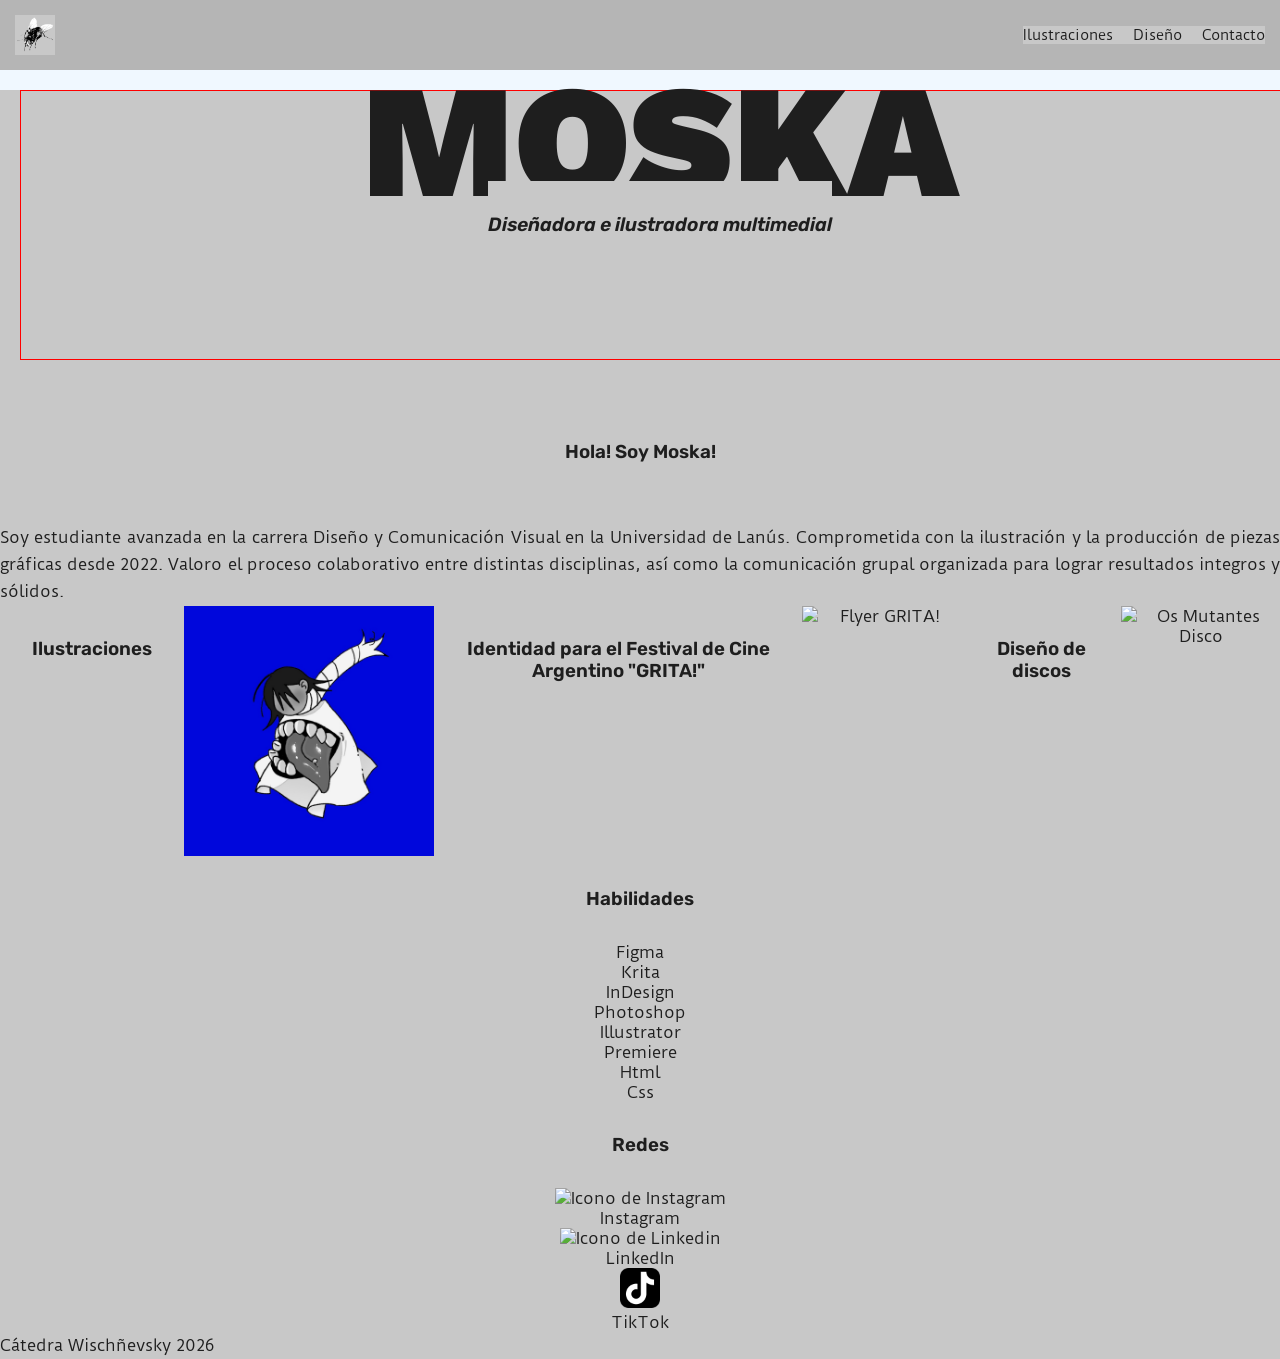
==== index.html @ 54f99078 "segundo commit" ====
<!DOCTYPE html>
<htlm>

    <head>
        <meta charset="utf-8" />
        <title>MOSKA</title>
        <link rel="stylesheet" href="style.css">
    </head>

    <body>
        <header id="cabecera">
            <img src="moska-icon.png" alt="Icono de Moska" width="40px" height="40px">
            <nav class="botonera">
                <a href="#">Ilustraciones</a>
                <a href="#">Diseño</a>
                <a href="#">Contacto</a>
            </nav>
        </header>
        <main>

            <!-- Acá empieza el Título: MOSKA "Diseñadora e ilustradora multimedial" y un gif atractivo con movimiento -->
            <section id="intro">
                <h1 style="color: rgb(30, 30, 30);">MOSKA</h1>
                <h2>Diseñadora e ilustradora multimedial</h2>
            </section>

            <!-- Acá va la introducción o descripción de mi -->
            <section id="presentation">
                <h3>Hola! Soy Moska!</h3>
                <p>Soy estudiante avanzada en la carrera Diseño y Comunicación Visual en la Universidad de Lanús.
                    Comprometida con la ilustración y la producción de piezas gráficas desde 2022. Valoro el proceso
                    colaborativo entre distintas disciplinas, así como la comunicación grupal organizada para lograr
                    resultados integros y sólidos.</p>
            </section>

            <!-- Acá iría una muestra de habilidades y de trabajos, con imágenes  -->
            <section id="works">
                <h3>Ilustraciones</h3>
                <img src="dibujo-1.jpeg" alt="Dibujo 1" width="250px">
                <h3>Identidad para el Festival de Cine Argentino "GRITA!"</h3>
                <img src="grita-1.png" alt=" Flyer GRITA!" width="250px">
                <h3>Diseño de discos</h3>
                <img src="os-mutantes-mockup.png" alt="Os Mutantes Disco" width="250px">
            </section>
            <section id="hability">
                <h3>Habilidades</h3>
                <ol>
                    <li>Figma</li>
                    <li>Krita</li>
                    <li>InDesign</li>
                    <li>Photoshop</li>
                    <li>Illustrator</li>
                    <li>Premiere</li>
                    <li>Html</li>
                    <li>Css</li>
                </ol>
            </section>
        </main>

        <footer>
            <h3>Redes</h3>

            <ul>
                <img src="instagram-logo.png" alt="Icono de Instagram" width="40px" height="40px">
                <li>Instagram</li>
                <img src="" alt="Icono de Linkedin">
                <li>LinkedIn</li>
                <img src="tiktok-logo.png" alt="Icono de Tiktok" width="40px" height="40px">
                <li>TikTok</li>
            </ul>

            <p>Cátedra Wischñevsky 2026</p>
        </footer>
    </body>
</htlm>
---- style.css ----
/* CSS DOCUMENT */
@charset "UTF-8";

@font-face {
    font-family: "WorkSans Black";
    src: url(fuentes/WorkSans-Black.ttf) format(truetype);
    font-weight: bolder;
    font-style: normal;
}

@font-face {
    font-family: "DuruSans Regular";
    src: url(fuentes/DuruSans-Regular.ttf) format(truetype);
    font-weight: normal;
    font-style: normal;
}

@font-face {
    font-family: "Rubik SemiBold Italic";
    src: url(fuentes/Rubik-SemiBoldItalic.ttf) format(truetype);
    font-weight: bold;
    font-style: italic;
}

@font-face {
    font-family: "Rubik SemiBold";
    src: url(fuentes/Rubik-SemiBold.ttf) format(truetype);
    font-weight: bold;
    font-style: normal;
}

/*aca empiezan las aplicaciones*/

* {
    font-family: "DuruSans Regular", sans-serif;
    text-align: center;
    list-style: none;
    text-decoration: none;
    background-color: rgb(200, 200, 200);
    color: rgb(30, 30, 30);
    margin: 0;
    padding: 0;
    box-sizing: border-box;
}

body {
    background-color: aliceblue;
}

header {
    display: flex;
    justify-content: space-between;
    align-items: center;
    flex-wrap: wrap;
    padding: 15px;
    background-color: rgb(181, 181, 181);
}

nav {
    display: flex;
    gap: 20px;
    font-size: 0.9rem;
}

section {
    width: 100vw;
}

h1 {
    font-family: 'WorkSans Black', 'Arial Narrow', Arial, sans-serif;
    font-size: 10rem;
    line-height: 0rem;
}

h2 {
    font-family: 'Rubik SemiBold Italic', 'Arial Narrow', Arial, sans-serif;
    margin: 2.5rem;
    font-size: larger;
    line-height: 5.5rem;
}

h3 {
    padding: 2rem;
    font-family: 'Rubik SemiBold', 'Arial Narrow', Arial, sans-serif;
}

p {
    text-align: justify;
    line-height: 1.7rem;
}

#intro {
    height: 30vh;
    border: 1px solid red;
    padding: 20px;
    margin: 20px;
    display: flex;
    flex-direction: column;
    align-items: center;
    justify-content: center;
}

#presentation {
    line-height: 5rem;
}

#works {
    display: flex;
    justify-content: center;
}
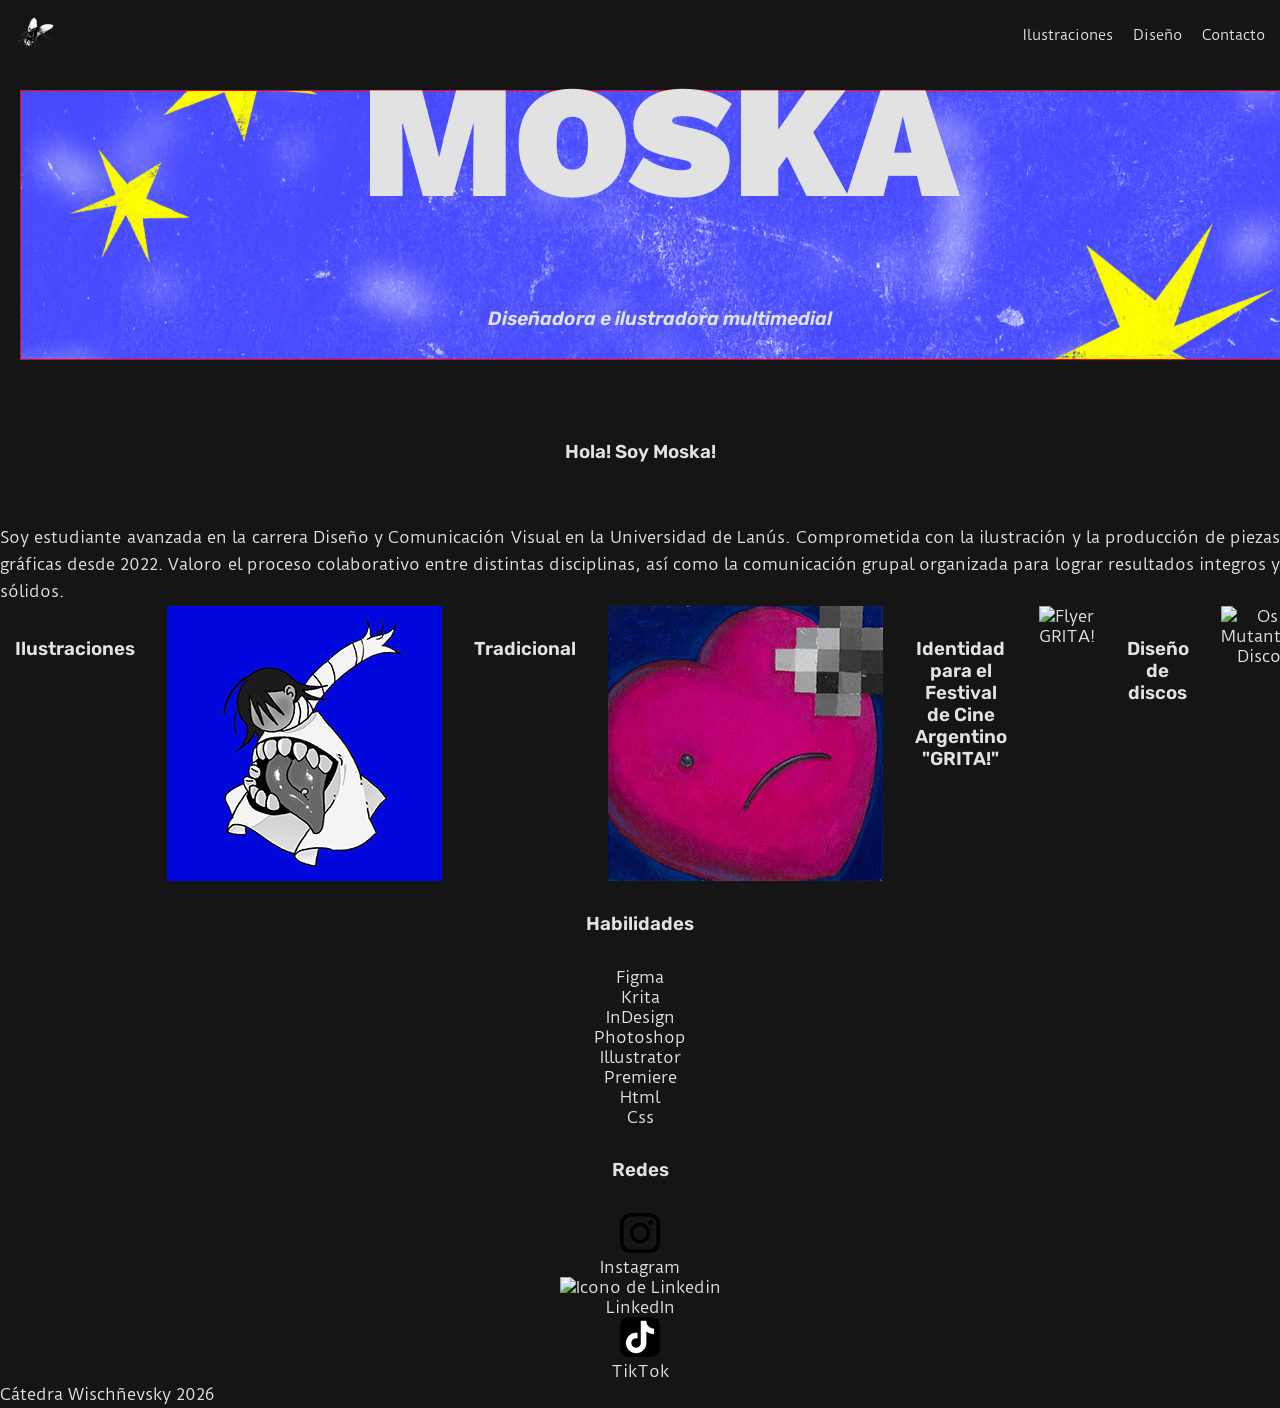
==== commit edb6e32b: "tercer commit" ====
--- a/index.html
+++ b/index.html
@@ -18,13 +18,13 @@
         </header>
         <main>
 
-            <!-- Acá empieza el Título: MOSKA "Diseñadora e ilustradora multimedial" y un gif atractivo con movimiento -->
+            <!-- Acá empieza SECCION 1: MOSKA "Diseñadora e ilustradora multimedial" y un gif atractivo con movimiento -->
             <section id="intro">
-                <h1 style="color: rgb(30, 30, 30);">MOSKA</h1>
+                <h1 style="color: rgb(226, 226, 226);">MOSKA</h1>
                 <h2>Diseñadora e ilustradora multimedial</h2>
             </section>
 
-            <!-- Acá va la introducción o descripción de mi -->
+            <!-- Acá va la SECCION 2 introducción o descripción de mi -->
             <section id="presentation">
                 <h3>Hola! Soy Moska!</h3>
                 <p>Soy estudiante avanzada en la carrera Diseño y Comunicación Visual en la Universidad de Lanús.
@@ -33,14 +33,16 @@
                     resultados integros y sólidos.</p>
             </section>
 
-            <!-- Acá iría una muestra de habilidades y de trabajos, con imágenes  -->
+            <!-- Acá iría SECCION 3 una muestra de habilidades y de trabajos, con imágenes  -->
             <section id="works">
                 <h3>Ilustraciones</h3>
-                <img src="dibujo-1.jpeg" alt="Dibujo 1" width="250px">
+                <img src="dibujo-1.jpg" alt="Dibujo 1" width="275px">
+                <h3>Tradicional</h3>
+                <img src="pintura1.jpg" alt="Pintura 1">
                 <h3>Identidad para el Festival de Cine Argentino "GRITA!"</h3>
-                <img src="grita-1.png" alt=" Flyer GRITA!" width="250px">
+                <img src="grita-1.png" alt=" Flyer GRITA!" width="275px">
                 <h3>Diseño de discos</h3>
-                <img src="os-mutantes-mockup.png" alt="Os Mutantes Disco" width="250px">
+                <img src="os-mutantes-mockup.png" alt="Os Mutantes Disco" width="275px">
             </section>
             <section id="hability">
                 <h3>Habilidades</h3>
--- a/style.css
+++ b/style.css
@@ -36,15 +36,14 @@
     text-align: center;
     list-style: none;
     text-decoration: none;
-    background-color: rgb(200, 200, 200);
-    color: rgb(30, 30, 30);
+    color: rgb(226, 226, 226);
     margin: 0;
     padding: 0;
     box-sizing: border-box;
 }
 
 body {
-    background-color: aliceblue;
+    background-color: rgb(21, 21, 21);
 }
 
 header {
@@ -53,7 +52,7 @@
     align-items: center;
     flex-wrap: wrap;
     padding: 15px;
-    background-color: rgb(181, 181, 181);
+    background-color: rgb(21, 21, 21);
 }
 
 nav {
@@ -69,7 +68,6 @@
 h1 {
     font-family: 'WorkSans Black', 'Arial Narrow', Arial, sans-serif;
     font-size: 10rem;
-    line-height: 0rem;
 }
 
 h2 {
@@ -90,6 +88,10 @@
 }
 
 #intro {
+    background-image: url(bannermoska.png);
+    background-position: center;
+    background-size: cover;
+    background-repeat: no-repeat;
     height: 30vh;
     border: 1px solid red;
     padding: 20px;
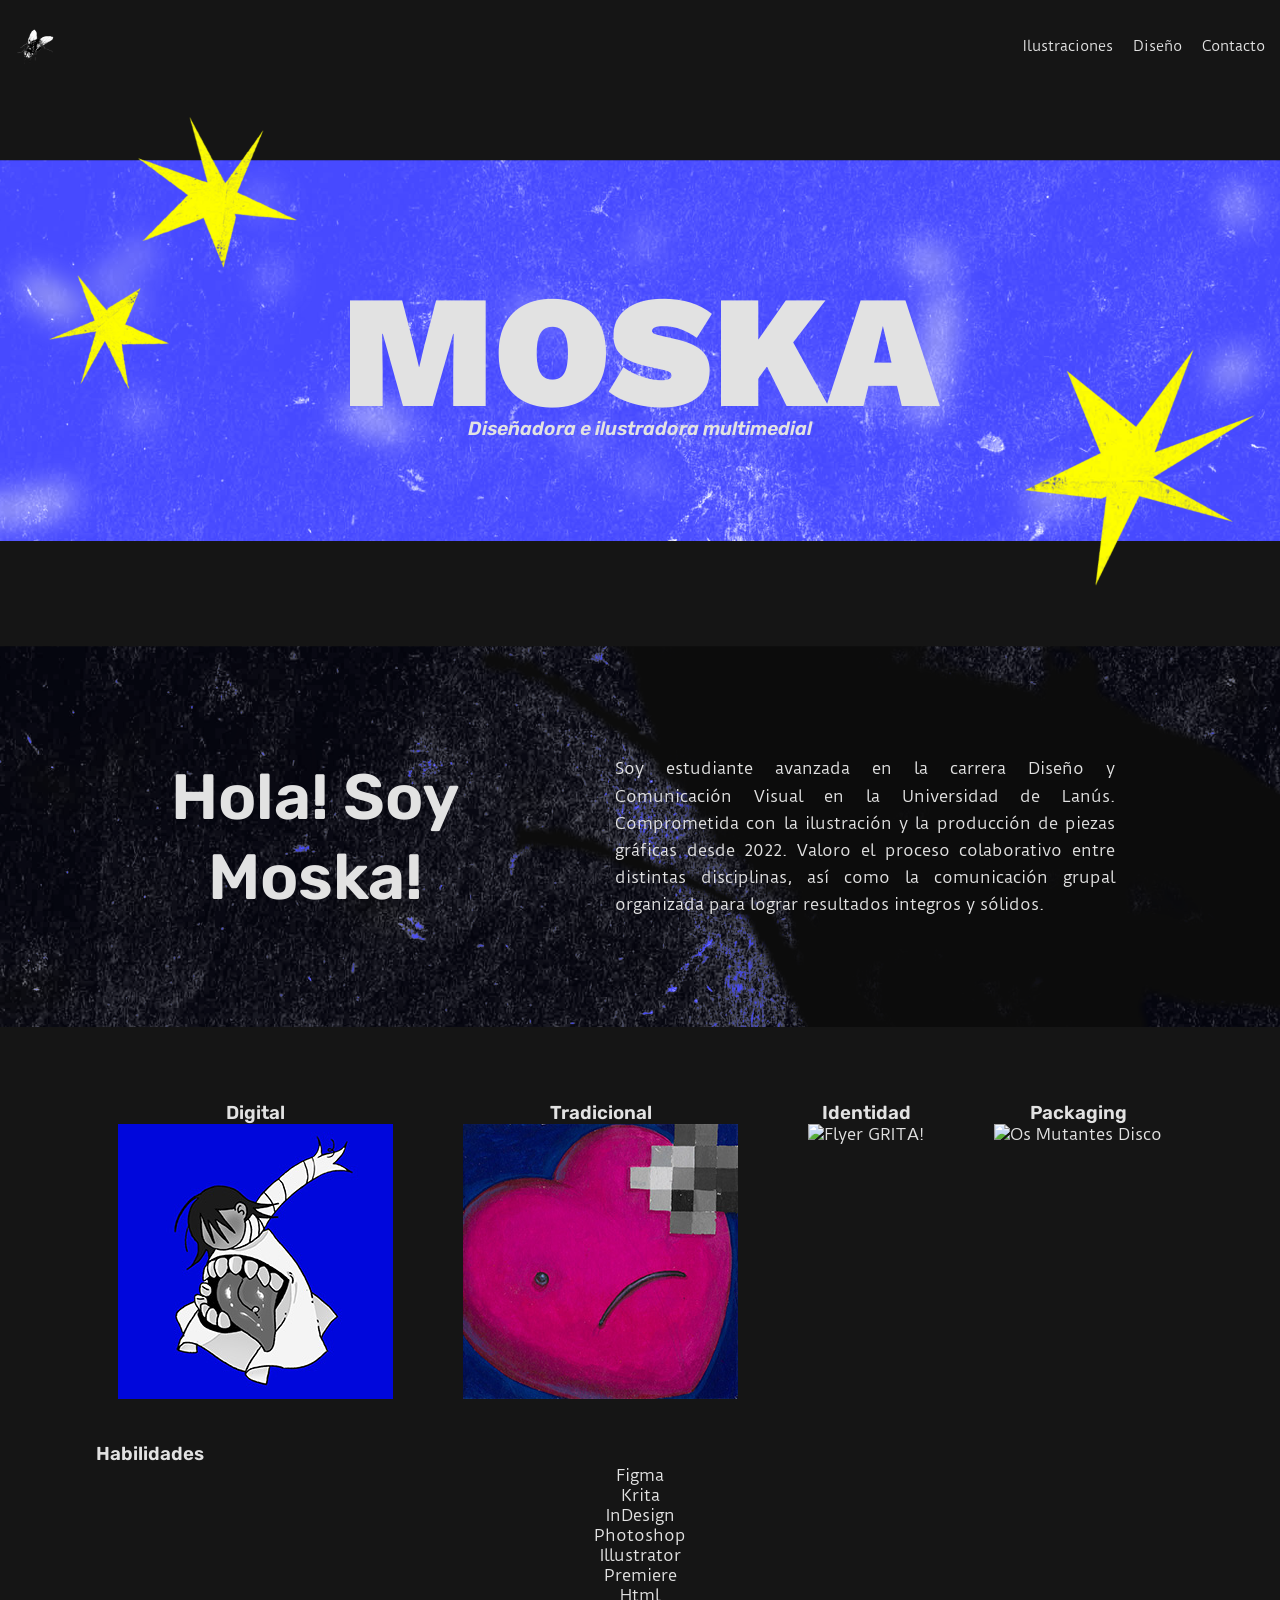
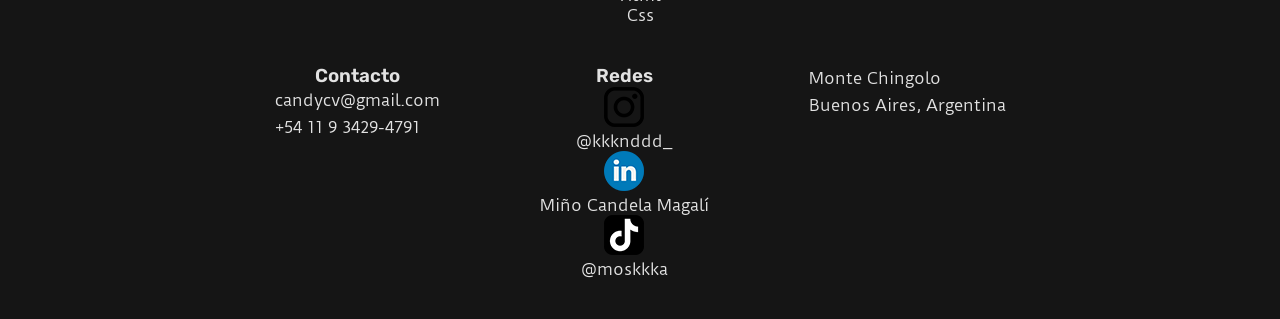
==== commit 1ecd6fa4: "pre-release" ====
--- a/index.html
+++ b/index.html
@@ -26,7 +26,7 @@
 
             <!-- Acá va la SECCION 2 introducción o descripción de mi -->
             <section id="presentation">
-                <h3>Hola! Soy Moska!</h3>
+                <h3 style="font-size: 4rem;">Hola! Soy Moska!</h3>
                 <p>Soy estudiante avanzada en la carrera Diseño y Comunicación Visual en la Universidad de Lanús.
                     Comprometida con la ilustración y la producción de piezas gráficas desde 2022. Valoro el proceso
                     colaborativo entre distintas disciplinas, así como la comunicación grupal organizada para lograr
@@ -35,14 +35,22 @@
 
             <!-- Acá iría SECCION 3 una muestra de habilidades y de trabajos, con imágenes  -->
             <section id="works">
-                <h3>Ilustraciones</h3>
-                <img src="dibujo-1.jpg" alt="Dibujo 1" width="275px">
-                <h3>Tradicional</h3>
-                <img src="pintura1.jpg" alt="Pintura 1">
-                <h3>Identidad para el Festival de Cine Argentino "GRITA!"</h3>
-                <img src="grita-1.png" alt=" Flyer GRITA!" width="275px">
-                <h3>Diseño de discos</h3>
-                <img src="os-mutantes-mockup.png" alt="Os Mutantes Disco" width="275px">
+                <article>
+                    <h3>Digital</h3>
+                    <img src="dibujo-1.jpg" alt="Dibujo 1" width="275px">
+                </article>
+                <article>
+                    <h3>Tradicional</h3>
+                    <img src="pintura1.jpg" alt="Pintura 1">
+                </article>
+                <article>
+                    <h3>Identidad</h3>
+                    <img src="grita-1.png" alt=" Flyer GRITA!" width="275px">
+                </article>
+                <article>
+                    <h3>Packaging</h3>
+                    <img src="os-mutantes-mockup.png" alt="Os Mutantes Disco" width="275px">
+                </article>
             </section>
             <section id="hability">
                 <h3>Habilidades</h3>
@@ -60,18 +68,32 @@
         </main>
 
         <footer>
-            <h3>Redes</h3>
-
-            <ul>
-                <img src="instagram-logo.png" alt="Icono de Instagram" width="40px" height="40px">
-                <li>Instagram</li>
-                <img src="" alt="Icono de Linkedin">
-                <li>LinkedIn</li>
-                <img src="tiktok-logo.png" alt="Icono de Tiktok" width="40px" height="40px">
-                <li>TikTok</li>
-            </ul>
-
-            <p>Cátedra Wischñevsky 2026</p>
+            <div class="footer-section">
+                <h3>Contacto</h3>
+                <p>candycv@gmail.com</p>
+                <p>+54 11 9 3429-4791</p>
+            </div>
+            <div class="footer-section">
+                <h3>Redes</h3>
+                <ul>
+                    <article>
+                        <img src="instagram-logo.png" alt="Icono de Instagram" width="40px" height="40px">
+                        <li>@kkknddd_</li>
+                    </article>
+                    <article>
+                        <img src="linkedin-logo.png" alt="Icono de Linkedin">
+                        <li>Miño Candela Magalí</li>
+                    </article>
+                    <article>
+                        <img src="tiktok-logo.png" alt="Icono de Tiktok" width="40px" height="40px">
+                        <li>@moskkka</li>
+                    </article>
+                </ul>
+            </div>
+            <div class="footer-section">
+                <p>Monte Chingolo</p>
+                <p>Buenos Aires, Argentina</p>
+            </div>
         </footer>
     </body>
 </htlm>
--- a/style.css
+++ b/style.css
@@ -47,10 +47,12 @@
 }
 
 header {
+    line-height: 7vh;
     display: flex;
     justify-content: space-between;
     align-items: center;
     flex-wrap: wrap;
+    height: 10vh;
     padding: 15px;
     background-color: rgb(21, 21, 21);
 }
@@ -66,25 +68,28 @@
 }
 
 h1 {
+    margin: -1rem;
     font-family: 'WorkSans Black', 'Arial Narrow', Arial, sans-serif;
     font-size: 10rem;
 }
 
 h2 {
     font-family: 'Rubik SemiBold Italic', 'Arial Narrow', Arial, sans-serif;
-    margin: 2.5rem;
+    margin: 0rem;
     font-size: larger;
-    line-height: 5.5rem;
+    line-height: 0rem;
 }
 
 h3 {
-    padding: 2rem;
+    padding: 0;
     font-family: 'Rubik SemiBold', 'Arial Narrow', Arial, sans-serif;
+    max-width: 300px;
 }
 
 p {
     text-align: justify;
     line-height: 1.7rem;
+    max-width: 500px;
 }
 
 #intro {
@@ -92,10 +97,9 @@
     background-position: center;
     background-size: cover;
     background-repeat: no-repeat;
-    height: 30vh;
-    border: 1px solid red;
-    padding: 20px;
-    margin: 20px;
+    height: 58vh;
+    padding: 10px;
+    margin: 0px;
     display: flex;
     flex-direction: column;
     align-items: center;
@@ -103,10 +107,37 @@
 }
 
 #presentation {
+    background-image: url(bannermoskados.png);
+    background-position: center;
+    background-size: cover;
+    background-repeat: no-repeat;
+    height: 50vh;
+    padding: 100px;
+    margin: 0px;
     line-height: 5rem;
+    display: flex;
+    align-items: center;
+    justify-content: center;
+    gap: 150px;
 }
 
 #works {
     display: flex;
     justify-content: center;
+    padding: 40px;
+    gap: 70px;
+}
+
+footer {
+    padding: 40px 60px;
+    display: flex;
+    justify-content: center;
+    gap: 100px;
+}
+
+.footer-section {
+    max-width: 250px;
+    flex-direction: column;
+    justify-content: flex-start;
+    align-items: flex-start;
 }
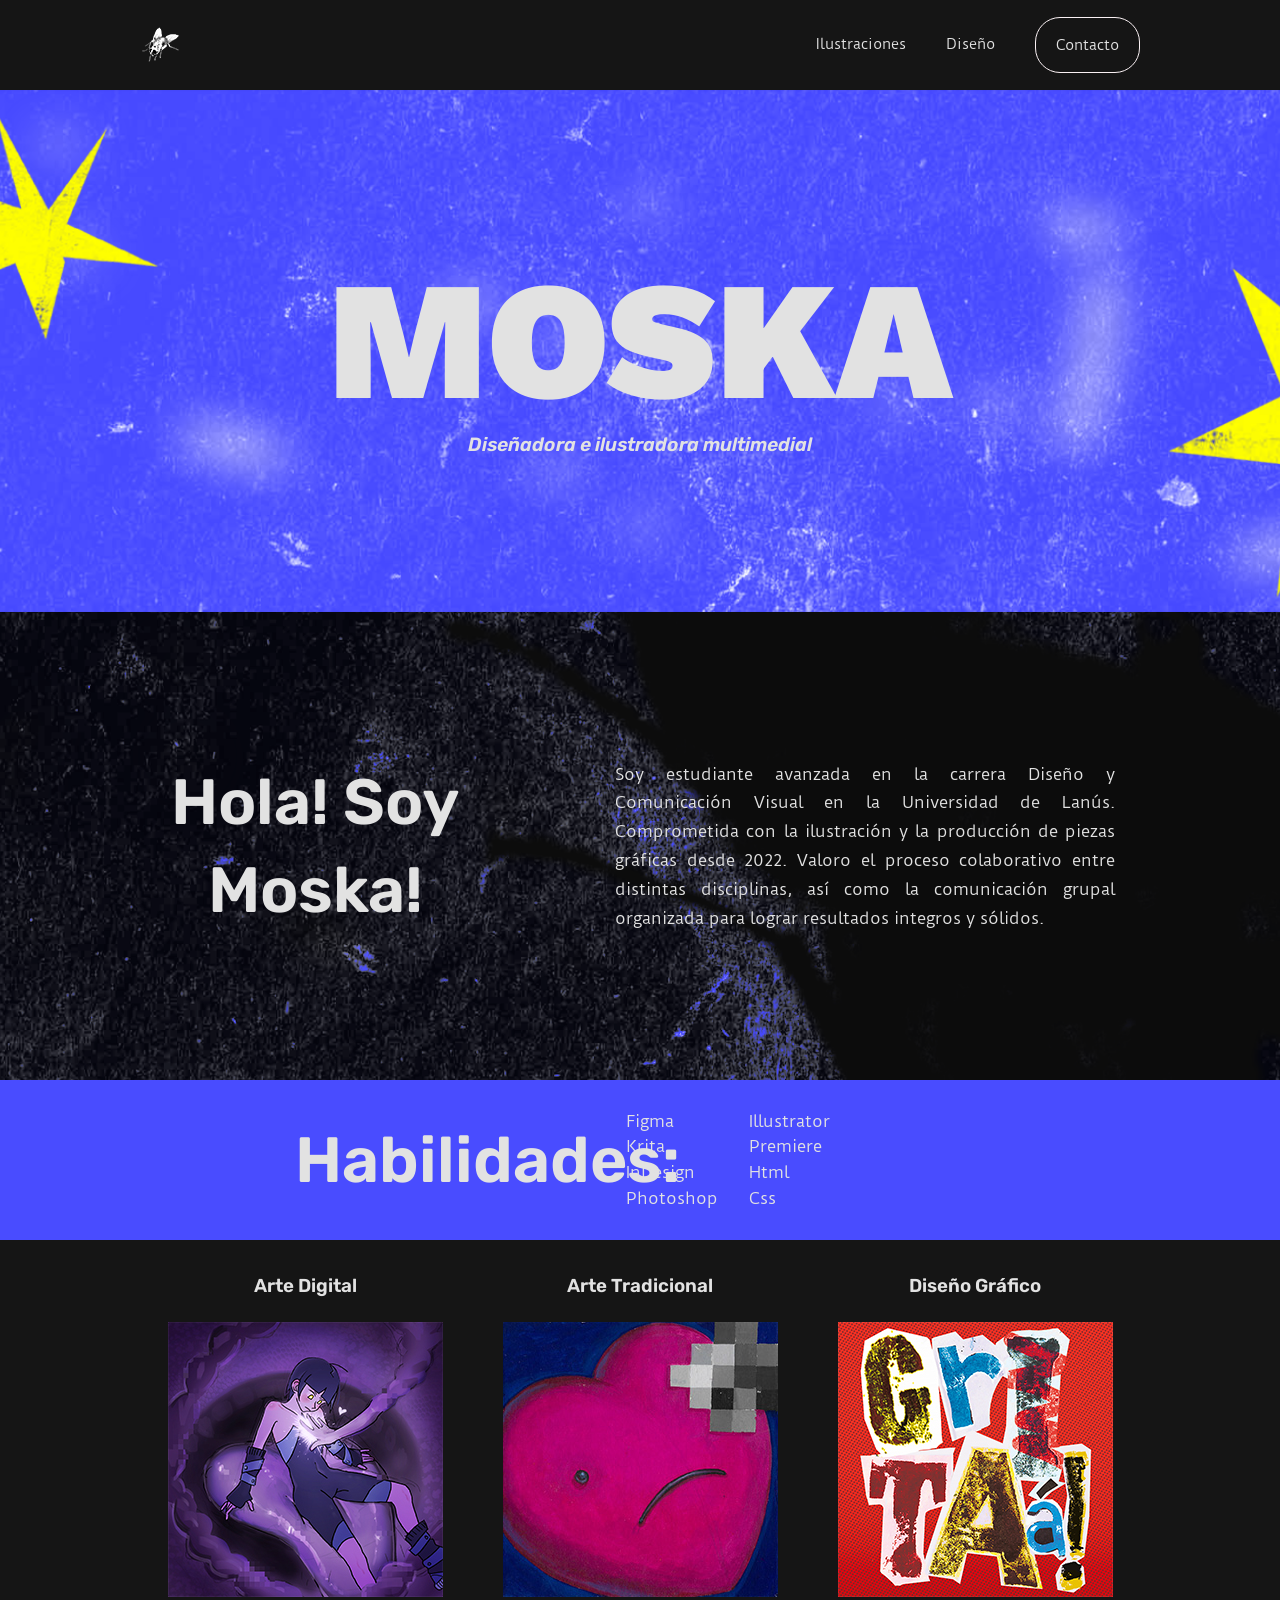
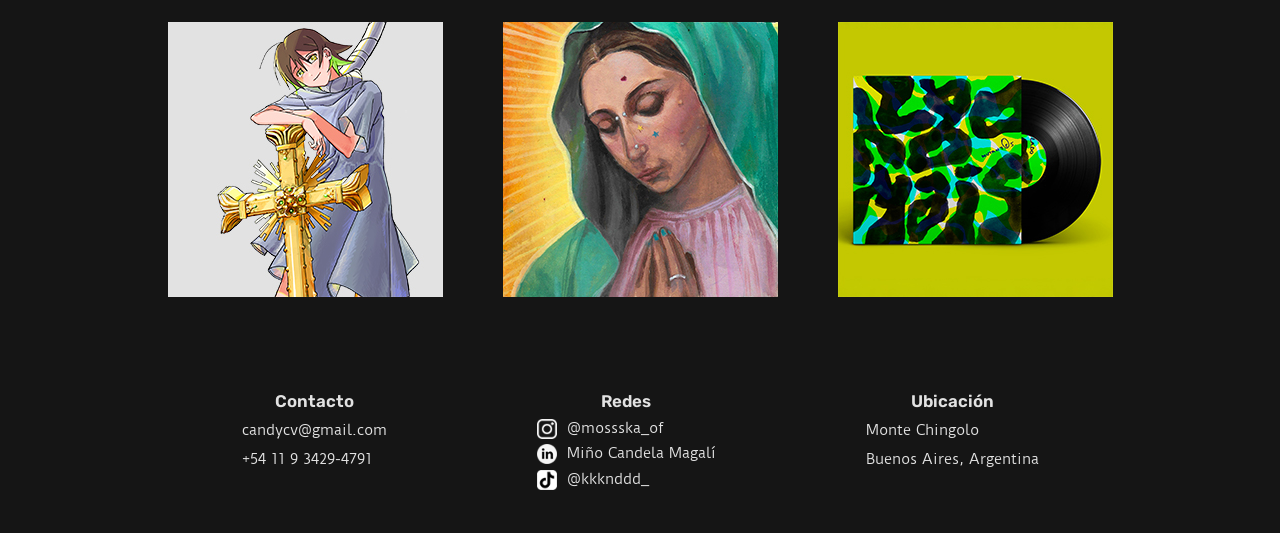
==== commit 0a654c48: "Entrega TP1" ====
--- a/index.html
+++ b/index.html
@@ -1,99 +1,111 @@
 <!DOCTYPE html>
-<htlm>
+<html>
 
-    <head>
-        <meta charset="utf-8" />
-        <title>MOSKA</title>
-        <link rel="stylesheet" href="style.css">
-    </head>
+<head>
+    <meta charset="utf-8" />
+    <title>MOSKA</title>
+    <link rel="stylesheet" href="style.css">
+</head>
 
-    <body>
-        <header id="cabecera">
-            <img src="moska-icon.png" alt="Icono de Moska" width="40px" height="40px">
+<body>
+    <header id="cabecera">
+        <div class="contenedor">
+            <img src="img/moska-icon.png" alt="Icono de una mosca" width="40" height="40">
             <nav class="botonera">
                 <a href="#">Ilustraciones</a>
                 <a href="#">Diseño</a>
-                <a href="#">Contacto</a>
+                <a href="contacto.html" class="boton">Contacto</a>
             </nav>
-        </header>
-        <main>
+        </div>
+    </header>
+    <main>
 
-            <!-- Acá empieza SECCION 1: MOSKA "Diseñadora e ilustradora multimedial" y un gif atractivo con movimiento -->
-            <section id="intro">
-                <h1 style="color: rgb(226, 226, 226);">MOSKA</h1>
-                <h2>Diseñadora e ilustradora multimedial</h2>
-            </section>
+        <!-- Acá empieza SECCION 1 MOSKA "Diseñadora e ilustradora multimedial" -->
+        <section id="intro">
+            <h1>MOSKA</h1>
+            <h2>Diseñadora e ilustradora multimedial</h2>
+        </section>
 
-            <!-- Acá va la SECCION 2 introducción o descripción de mi -->
-            <section id="presentation">
-                <h3 style="font-size: 4rem;">Hola! Soy Moska!</h3>
-                <p>Soy estudiante avanzada en la carrera Diseño y Comunicación Visual en la Universidad de Lanús.
-                    Comprometida con la ilustración y la producción de piezas gráficas desde 2022. Valoro el proceso
-                    colaborativo entre distintas disciplinas, así como la comunicación grupal organizada para lograr
-                    resultados integros y sólidos.</p>
-            </section>
+        <!-- Acá va la SECCION 2 introducción de mi -->
+        <section id="presentation">
+            <h4>Hola! Soy Moska!</h4>
+            <p>Soy estudiante avanzada en la carrera Diseño y Comunicación Visual en la Universidad de Lanús.
+                Comprometida con la ilustración y la producción de piezas gráficas desde 2022. Valoro el proceso
+                colaborativo entre distintas disciplinas, así como la comunicación grupal organizada para lograr
+                resultados integros y sólidos.</p>
+        </section>
 
-            <!-- Acá iría SECCION 3 una muestra de habilidades y de trabajos, con imágenes  -->
-            <section id="works">
-                <article>
-                    <h3>Digital</h3>
-                    <img src="dibujo-1.jpg" alt="Dibujo 1" width="275px">
-                </article>
-                <article>
-                    <h3>Tradicional</h3>
-                    <img src="pintura1.jpg" alt="Pintura 1">
-                </article>
-                <article>
-                    <h3>Identidad</h3>
-                    <img src="grita-1.png" alt=" Flyer GRITA!" width="275px">
-                </article>
-                <article>
-                    <h3>Packaging</h3>
-                    <img src="os-mutantes-mockup.png" alt="Os Mutantes Disco" width="275px">
-                </article>
-            </section>
-            <section id="hability">
-                <h3>Habilidades</h3>
-                <ol>
-                    <li>Figma</li>
-                    <li>Krita</li>
-                    <li>InDesign</li>
-                    <li>Photoshop</li>
-                    <li>Illustrator</li>
-                    <li>Premiere</li>
-                    <li>Html</li>
-                    <li>Css</li>
-                </ol>
-            </section>
-        </main>
+        <!-- Acá iría SECCION 3 Una muestra de habilidades y trabajos  -->
 
-        <footer>
-            <div class="footer-section">
-                <h3>Contacto</h3>
-                <p>candycv@gmail.com</p>
-                <p>+54 11 9 3429-4791</p>
-            </div>
-            <div class="footer-section">
-                <h3>Redes</h3>
-                <ul>
-                    <article>
-                        <img src="instagram-logo.png" alt="Icono de Instagram" width="40px" height="40px">
-                        <li>@kkknddd_</li>
-                    </article>
-                    <article>
-                        <img src="linkedin-logo.png" alt="Icono de Linkedin">
-                        <li>Miño Candela Magalí</li>
-                    </article>
-                    <article>
-                        <img src="tiktok-logo.png" alt="Icono de Tiktok" width="40px" height="40px">
-                        <li>@moskkka</li>
-                    </article>
-                </ul>
-            </div>
-            <div class="footer-section">
-                <p>Monte Chingolo</p>
-                <p>Buenos Aires, Argentina</p>
-            </div>
-        </footer>
-    </body>
+        <section id="hability">
+            <h4>Habilidades:</h4>
+            <ol>
+                <li>Figma</li>
+                <li>Krita</li>
+                <li>InDesign</li>
+                <li>Photoshop</li>
+            </ol>
+            <ol>
+                <li>Illustrator</li>
+                <li>Premiere</li>
+                <li>Html</li>
+                <li>Css</li>
+            </ol>
+        </section>
+        
+        <section id="works">
+            <article>
+                <h3>Arte Digital</h3>
+                <img src="img/dibujodigital-1.jpg" alt="Dibujo estilo manga de un personaje" width="275" height="275">
+                <img src="img/dibujodigital-2.jpg" alt="Dibujo digital de un personaje con una cruz" width="275"
+                    height="275">
+            </article>
+            <article>
+                <h3>Arte Tradicional</h3>
+                <img src="img/pintura1.jpg" alt="Pintura de un corazon triste pixelado" width="275" height="275">
+                <img src="img/pintura2.jpg" alt="">
+            </article>
+            <article>
+                <h3>Diseño Gráfico</h3>
+                <img src="img/grita-1.jpg" alt="Flyer colorido para Festival de Cine" width="275" height="275">
+                <img src="img/os-mutantes-mockup.jpg" alt="Disco psicodelico para Os Mutantes" width="275" height="275">
+            </article>
+        </section>
+
+    </main>
+
+    <footer id="limites">
+        <div class="footer-section">
+            <h3>Contacto</h3>
+            <p>candycv@gmail.com</p>
+            <p>+54 11 9 3429-4791</p>
+        </div>
+        <div class="footer-section">
+            <h3>Redes</h3>
+
+            <ul>
+                <li>
+                    <img src="img/instagram-logo.png" alt="Icono de Instagram" width="20" height="20">
+                    <a href="https://www.instagram.com/mossska_of/">@mossska_of</a>
+                </li>
+
+                <li>
+                    <img src="img/linkedin-logo.png" alt="Icono de Linkedin" width="20" height="20">
+                    <a href="www.linkedin.com/in/candela-miño-402829404">Miño Candela Magalí</a>
+                </li>
+
+                <li>
+                    <img src="img/tiktok-logo.png" alt="Icono de Tiktok" width="20" height="20">
+                    <a href="https://www.tiktok.com/@kkknddd_">@kkknddd_</a>
+                </li>
+            </ul>
+        </div>
+
+        <div class="footer-section">
+            <h3>Ubicación</h3>
+            <p>Monte Chingolo</p>
+            <p>Buenos Aires, Argentina</p>
+        </div>
+    </footer>
+</body>
 </htlm>
--- a/style.css
+++ b/style.css
@@ -47,74 +47,96 @@
 }
 
 header {
-    line-height: 7vh;
+    line-height: 6vh;
     display: flex;
-    justify-content: space-between;
-    align-items: center;
-    flex-wrap: wrap;
+    justify-content: center;
     height: 10vh;
     padding: 15px;
-    background-color: rgb(21, 21, 21);
 }
 
 nav {
     display: flex;
-    gap: 20px;
+    gap: 40px;
     font-size: 0.9rem;
+}
+
+main {
+    display: flex;
+    flex-direction: column;
+    align-items: center;
 }
 
 section {
     width: 100vw;
 }
 
+.contenedor {
+    display: flex;
+    align-items: center;
+    justify-content: space-between;
+    width: 100vw;
+    max-width: 1000px;
+}
+
+.boton {
+    padding: 0px 20px;
+    border-radius: 25px;
+    border: 1px solid #f9f0f3;
+    background: transparent;
+    cursor: pointer;
+
+}
+
 h1 {
-    margin: -1rem;
+    color: rgb(226, 226, 226);
+    line-height: 1;
     font-family: 'WorkSans Black', 'Arial Narrow', Arial, sans-serif;
-    font-size: 10rem;
+    font-size: 10.5rem;
 }
 
 h2 {
     font-family: 'Rubik SemiBold Italic', 'Arial Narrow', Arial, sans-serif;
-    margin: 0rem;
     font-size: larger;
     line-height: 0rem;
 }
 
 h3 {
-    padding: 0;
     font-family: 'Rubik SemiBold', 'Arial Narrow', Arial, sans-serif;
     max-width: 300px;
 }
 
+h4 {
+    font-family: 'Rubik SemiBold', 'Arial Narrow', Arial, sans-serif;
+    max-width: 300px;
+    font-size: 4rem;
+
+}
+
 p {
     text-align: justify;
-    line-height: 1.7rem;
+    line-height: 1.8rem;
     max-width: 500px;
 }
 
 #intro {
-    background-image: url(bannermoska.png);
+    background-image: url(img/bannermoskauno.png);
     background-position: center;
     background-size: cover;
-    background-repeat: no-repeat;
     height: 58vh;
-    padding: 10px;
-    margin: 0px;
     display: flex;
     flex-direction: column;
     align-items: center;
     justify-content: center;
+    gap: 20px;
 }
 
 #presentation {
-    background-image: url(bannermoskados.png);
+    background-image: url(img/bannermoskados.png);
     background-position: center;
     background-size: cover;
     background-repeat: no-repeat;
-    height: 50vh;
-    padding: 100px;
-    margin: 0px;
-    line-height: 5rem;
+    height: 52vh;
+    line-height: 5.5rem;
     display: flex;
     align-items: center;
     justify-content: center;
@@ -123,21 +145,52 @@
 
 #works {
     display: flex;
+    padding: 35px 50px 50px 50px;
+    flex-direction: row;
     justify-content: center;
-    padding: 40px;
-    gap: 70px;
+    gap: 60px;
+}
+
+#hability {
+    height: 160px;
+    background-color: rgb(73, 76, 255);
+    padding: 0px 450px 0px 295px;
+    display: flex;
+    align-items: center;
+    justify-content: space-between;
+
+}
+
+article {
+    gap: 25px;
+    display: flex;
+    flex-direction: column;
+    align-items: center;
 }
 
 footer {
+    width: 100vw;
+    font-size: 0.9rem;
     padding: 40px 60px;
     display: flex;
     justify-content: center;
-    gap: 100px;
+    gap: 150px;
+}
+
+ul {
+    display: flex;
+    flex-direction: column;
+    align-items: flex-start;
+    justify-content: space-between;
+}
+
+li {
+    line-height: 1.6rem;
+    gap: 10px;
+    display: flex;
+    align-items: center;
 }
 
 .footer-section {
-    max-width: 250px;
-    flex-direction: column;
-    justify-content: flex-start;
-    align-items: flex-start;
+    line-height: 1.8rem;
 }
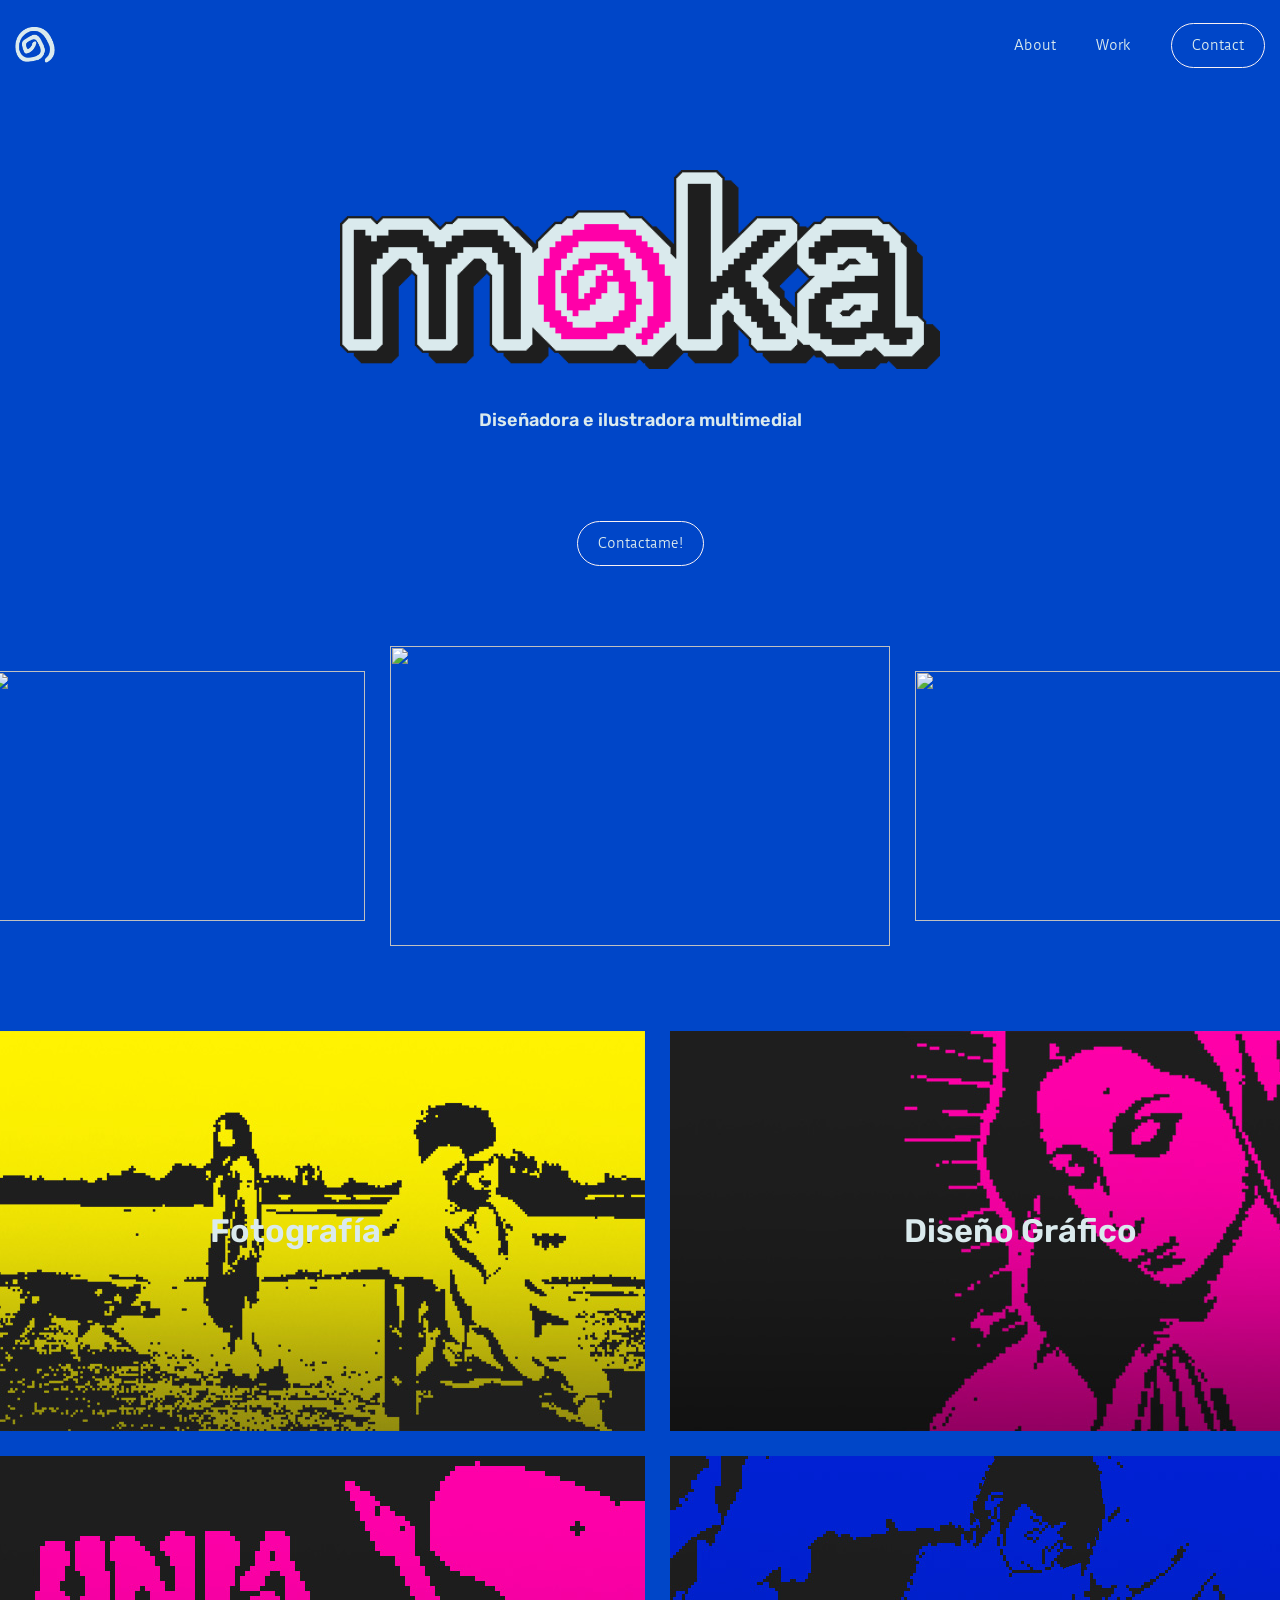
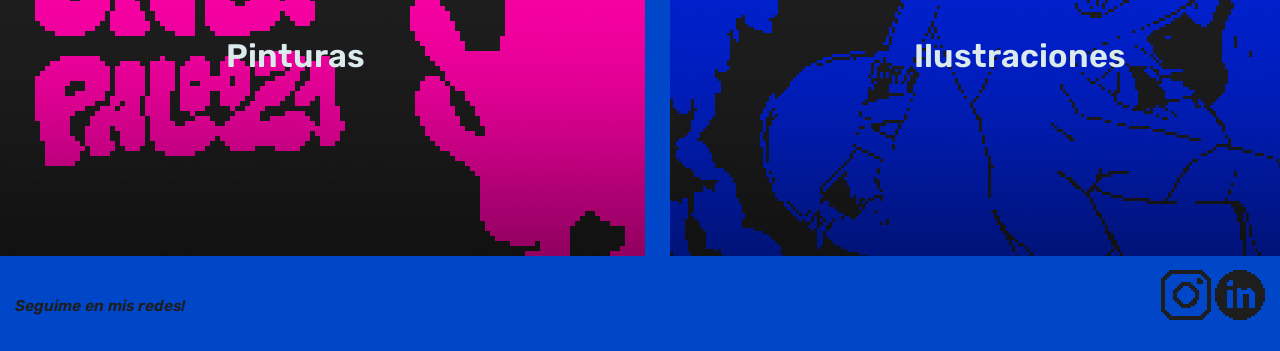
==== commit 392b5fb8: "PORTFOLIO PRE-RELEASE" ====
--- a/index.html
+++ b/index.html
@@ -3,109 +3,61 @@
 
 <head>
     <meta charset="utf-8" />
-    <title>MOSKA</title>
+    <meta name="viewport" content="width=devicce-witdth,initial-scale=1.0">
+    <meta name="description" content="Portfolio de Diseño de Moka">
+    <meta name="author" content="Candela Magalí Miño">
+    <meta name="keywords" content="Portfolio">
+    <title>Moka Proyecto</title>
     <link rel="stylesheet" href="style.css">
+    <link rel="icon" type="image/png" href="img/favicon-1.png">
 </head>
 
 <body>
+
     <header id="cabecera">
         <div class="contenedor">
-            <img src="img/moska-icon.png" alt="Icono de una mosca" width="40" height="40">
+            <img src="img/logo.png" alt="Icono de espiral" width="40" height="36">
             <nav class="botonera">
-                <a href="#">Ilustraciones</a>
-                <a href="#">Diseño</a>
-                <a href="contacto.html" class="boton">Contacto</a>
+                <a href="about.html">About</a>
+                <a href="work.html">Work</a>
+                <a href="contact.html" class="boton">Contact</a>
             </nav>
         </div>
     </header>
+
     <main>
-
-        <!-- Acá empieza SECCION 1 MOSKA "Diseñadora e ilustradora multimedial" -->
         <section id="intro">
-            <h1>MOSKA</h1>
-            <h2>Diseñadora e ilustradora multimedial</h2>
+            <img src="img/moka-title.png" alt="Nombre Moka pixelado" width="600" height="199">
+            <h3>Diseñadora e ilustradora multimedial</h3>
         </section>
 
-        <!-- Acá va la SECCION 2 introducción de mi -->
-        <section id="presentation">
-            <h4>Hola! Soy Moska!</h4>
-            <p>Soy estudiante avanzada en la carrera Diseño y Comunicación Visual en la Universidad de Lanús.
-                Comprometida con la ilustración y la producción de piezas gráficas desde 2022. Valoro el proceso
-                colaborativo entre distintas disciplinas, así como la comunicación grupal organizada para lograr
-                resultados integros y sólidos.</p>
+        <p class="boton">Contactame!</p>
+
+        <div class="carrusel">
+            <img src="img/cuadrado.png" alt="" width="375" height="250">
+            <img src="img/cuadrado.png" alt="" width="500" height="300">
+            <img src="img/cuadrado.png" alt="" width="375" height="250">
+        </div>
+
+        <section class="grid-container">
+            <article class="grid-item a">Fotografía</article>
+            <article class="grid-item b">Diseño Gráfico</article>
+            <article class="grid-item c">Pinturas</article>
+            <article class="grid-item d">Ilustraciones</article>
         </section>
-
-        <!-- Acá iría SECCION 3 Una muestra de habilidades y trabajos  -->
-
-        <section id="hability">
-            <h4>Habilidades:</h4>
-            <ol>
-                <li>Figma</li>
-                <li>Krita</li>
-                <li>InDesign</li>
-                <li>Photoshop</li>
-            </ol>
-            <ol>
-                <li>Illustrator</li>
-                <li>Premiere</li>
-                <li>Html</li>
-                <li>Css</li>
-            </ol>
-        </section>
-        
-        <section id="works">
-            <article>
-                <h3>Arte Digital</h3>
-                <img src="img/dibujodigital-1.jpg" alt="Dibujo estilo manga de un personaje" width="275" height="275">
-                <img src="img/dibujodigital-2.jpg" alt="Dibujo digital de un personaje con una cruz" width="275"
-                    height="275">
-            </article>
-            <article>
-                <h3>Arte Tradicional</h3>
-                <img src="img/pintura1.jpg" alt="Pintura de un corazon triste pixelado" width="275" height="275">
-                <img src="img/pintura2.jpg" alt="">
-            </article>
-            <article>
-                <h3>Diseño Gráfico</h3>
-                <img src="img/grita-1.jpg" alt="Flyer colorido para Festival de Cine" width="275" height="275">
-                <img src="img/os-mutantes-mockup.jpg" alt="Disco psicodelico para Os Mutantes" width="275" height="275">
-            </article>
-        </section>
-
     </main>
 
-    <footer id="limites">
-        <div class="footer-section">
-            <h3>Contacto</h3>
-            <p>candycv@gmail.com</p>
-            <p>+54 11 9 3429-4791</p>
-        </div>
-        <div class="footer-section">
-            <h3>Redes</h3>
-
-            <ul>
-                <li>
-                    <img src="img/instagram-logo.png" alt="Icono de Instagram" width="20" height="20">
-                    <a href="https://www.instagram.com/mossska_of/">@mossska_of</a>
-                </li>
-
-                <li>
-                    <img src="img/linkedin-logo.png" alt="Icono de Linkedin" width="20" height="20">
-                    <a href="www.linkedin.com/in/candela-miño-402829404">Miño Candela Magalí</a>
-                </li>
-
-                <li>
-                    <img src="img/tiktok-logo.png" alt="Icono de Tiktok" width="20" height="20">
-                    <a href="https://www.tiktok.com/@kkknddd_">@kkknddd_</a>
-                </li>
-            </ul>
-        </div>
-
-        <div class="footer-section">
-            <h3>Ubicación</h3>
-            <p>Monte Chingolo</p>
-            <p>Buenos Aires, Argentina</p>
-        </div>
+    <footer>
+        <div class="contenedor">
+            <h2>Seguime en mis redes!</h2>
+            <div class="footer-section">
+                <a href="https://www.instagram.com/mossska_of/">
+                    <img src="img/instagram-logo.png" alt="Logo de Instagram pixelado" width="50" height="50">
+                </a>
+                <a href="https://www.linkedin.com/in/candela-miño-402829404">
+                    <img src="img/linkedin-logo.png" alt="Logo de LinkedIn pixelado" width="50" height="50">
+                </a>
+            </div>
     </footer>
 </body>
 </htlm>
--- a/style.css
+++ b/style.css
@@ -32,18 +32,18 @@
 /*aca empiezan las aplicaciones*/
 
 * {
-    font-family: "DuruSans Regular", sans-serif;
+font-family: "DuruSans Regular", sans-serif;
+    font-size: small;
     text-align: center;
-    list-style: none;
     text-decoration: none;
-    color: rgb(226, 226, 226);
+    color: rgb(218, 234, 237);
     margin: 0;
     padding: 0;
     box-sizing: border-box;
 }
 
 body {
-    background-color: rgb(21, 21, 21);
+    background-color: rgb(0, 70, 200);
 }
 
 header {
@@ -58,7 +58,8 @@
     display: flex;
     gap: 40px;
     font-size: 0.9rem;
-}
+    align-items: center;
+    }
 
 main {
     display: flex;
@@ -75,20 +76,67 @@
     align-items: center;
     justify-content: space-between;
     width: 100vw;
-    max-width: 1000px;
+    max-width: 1450px;
 }
 
 .boton {
-    padding: 0px 20px;
+    display: flex;
+    max-height: 45px;
+    padding: 10px 20px;
     border-radius: 25px;
     border: 1px solid #f9f0f3;
     background: transparent;
     cursor: pointer;
-
+    align-items: center;
+}
+
+.gustos {
+    gap: 8px;
+    display: flex;
+    align-items: center;
+}
+.carrusel {
+    display: flex;
+    align-items: center;
+    gap: 25px;
+    padding: 80px 0px;
+}
+
+.grid-container {
+    gap: 25px;
+    width: 1400px;
+    padding: 5px;
+    display: grid;
+    grid-template-columns: 700px 50%;
+}
+
+.grid-item {
+    font-size: 2.5em;
+    display: flex;
+    width: 700px;
+    height: 400px;
+    font-family: Rubik SemiBold;
+    text-align: center;
+    flex-direction: column;
+    justify-content: center;
+}
+
+.a {
+    background-image: url(img/hover-2-a.jpg);
+}
+
+.b {
+    background-image: url(img/hover-1-a.jpg);
+}
+
+.c {
+    background-image: url(img/hover-3-a.jpg);
+}
+
+.d {background-image: url(img/hover-4-a.jpg);
 }
 
 h1 {
-    color: rgb(226, 226, 226);
     line-height: 1;
     font-family: 'WorkSans Black', 'Arial Narrow', Arial, sans-serif;
     font-size: 10.5rem;
@@ -96,19 +144,22 @@
 
 h2 {
     font-family: 'Rubik SemiBold Italic', 'Arial Narrow', Arial, sans-serif;
+    color: rgb(30, 30, 30);
     font-size: larger;
     line-height: 0rem;
 }
 
 h3 {
+    font-size: large;
+    padding: 10px 0px;
     font-family: 'Rubik SemiBold', 'Arial Narrow', Arial, sans-serif;
-    max-width: 300px;
+    text-align: left;
 }
 
 h4 {
     font-family: 'Rubik SemiBold', 'Arial Narrow', Arial, sans-serif;
-    max-width: 300px;
-    font-size: 4rem;
+    font-size: 3rem;
+    text-align: left;
 
 }
 
@@ -119,19 +170,14 @@
 }
 
 #intro {
-    background-image: url(img/bannermoskauno.png);
-    background-position: center;
-    background-size: cover;
-    height: 58vh;
-    display: flex;
-    flex-direction: column;
-    align-items: center;
-    justify-content: center;
-    gap: 20px;
+    padding: 80px;
+    display: flex;
+    flex-direction: column;
+    align-items: center;
+    gap: 30px;
 }
 
 #presentation {
-    background-image: url(img/bannermoskados.png);
     background-position: center;
     background-size: cover;
     background-repeat: no-repeat;
@@ -143,38 +189,44 @@
     gap: 150px;
 }
 
+#quien {
+    max-width: 1450px;
+    display: flex;
+    width: 100vw;
+    flex-direction: row;
+    justify-content: center;
+    align-items: flex-start;
+}
+
 #works {
     display: flex;
-    padding: 35px 50px 50px 50px;
+    padding: 35px;
+    flex-direction: column;
+    align-items: center;
+    gap: 25px;
+}
+
+
+
+#cv {
+    padding: 0px 450px 0px 295px;
+    display: flex;
     flex-direction: row;
-    justify-content: center;
-    gap: 60px;
-}
-
-#hability {
-    height: 160px;
-    background-color: rgb(73, 76, 255);
-    padding: 0px 450px 0px 295px;
-    display: flex;
-    align-items: center;
-    justify-content: space-between;
-
-}
+}
+
+.about {}
 
 article {
-    gap: 25px;
-    display: flex;
-    flex-direction: column;
-    align-items: center;
+    padding: 10px 0px;
+
 }
 
 footer {
-    width: 100vw;
-    font-size: 0.9rem;
-    padding: 40px 60px;
-    display: flex;
-    justify-content: center;
-    gap: 150px;
+    line-height: 6vh;
+    display: flex;
+    justify-content: center;
+    height: 10vh;
+    padding: 15px;
 }
 
 ul {
@@ -191,6 +243,20 @@
     align-items: center;
 }
 
-.footer-section {
-    line-height: 1.8rem;
-}+.volver {
+    padding: 10px;
+}
+
+.grid-imagenes {
+    gap: 15px;
+    grid-template: auto / repeat(2, 0fr);
+    display: grid;
+    justify-content: center;
+}
+
+.centrar {
+    display: flex;
+    justify-content: center;
+}
+
+@media screen and (max-width: 1200px) {}
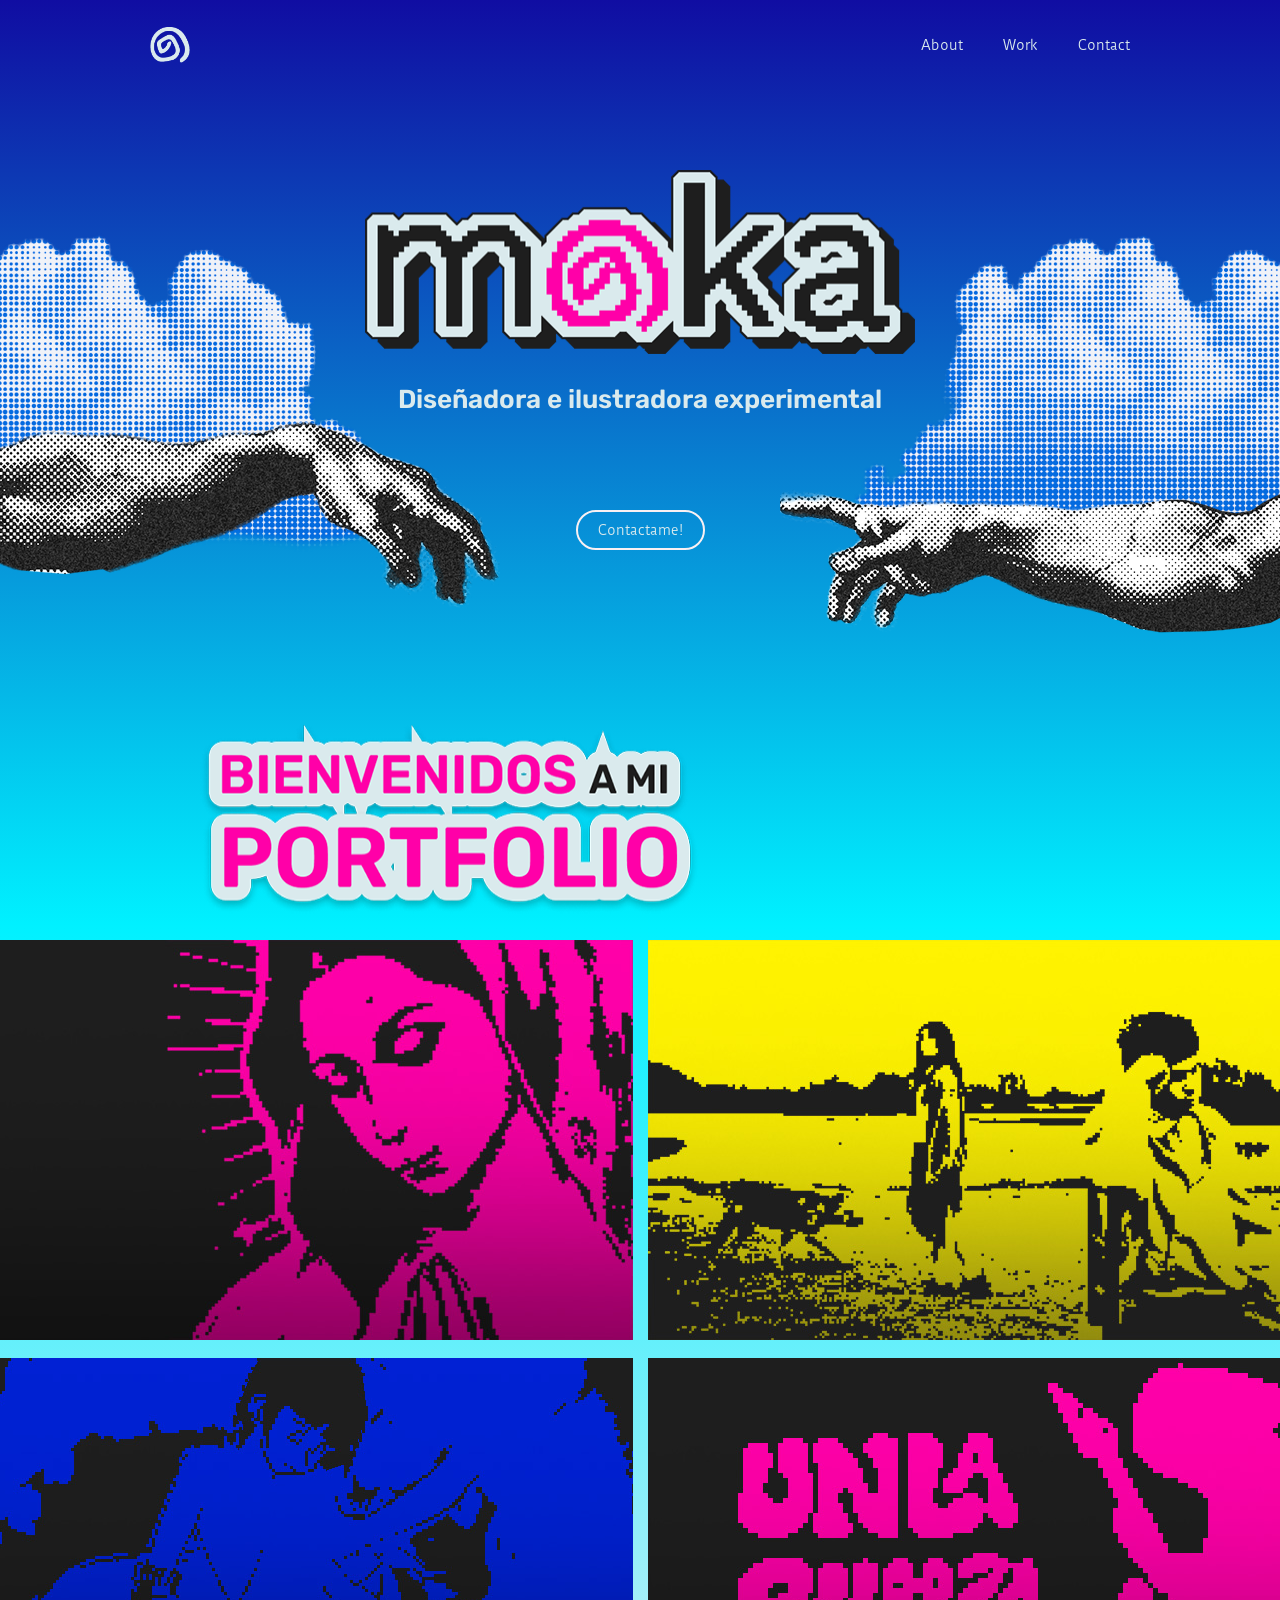
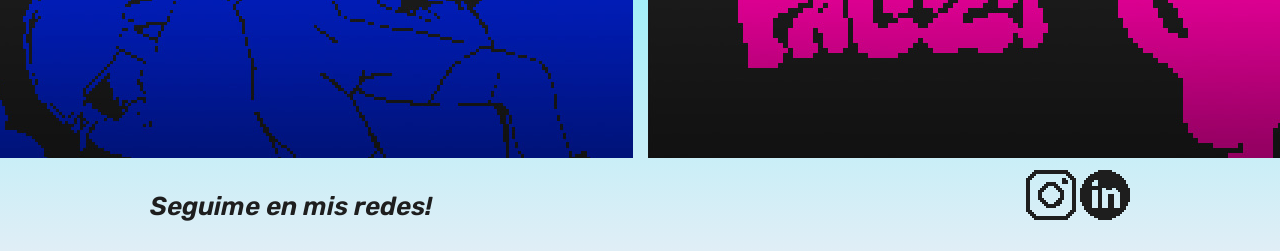
==== commit f25582b8: "EntregaFinalTP4" ====
--- a/index.html
+++ b/index.html
@@ -3,50 +3,68 @@
 
 <head>
     <meta charset="utf-8" />
-    <meta name="viewport" content="width=devicce-witdth,initial-scale=1.0">
+    <meta name="viewport" content="width=device-witdth,initial-scale=1.0">
     <meta name="description" content="Portfolio de Diseño de Moka">
     <meta name="author" content="Candela Magalí Miño">
     <meta name="keywords" content="Portfolio">
-    <title>Moka Proyecto</title>
+    <title>Moka Portfolio</title>
     <link rel="stylesheet" href="style.css">
     <link rel="icon" type="image/png" href="img/favicon-1.png">
 </head>
 
 <body>
-
     <header id="cabecera">
         <div class="contenedor">
             <img src="img/logo.png" alt="Icono de espiral" width="40" height="36">
             <nav class="botonera">
                 <a href="about.html">About</a>
                 <a href="work.html">Work</a>
-                <a href="contact.html" class="boton">Contact</a>
+                <a href="contact.html">Contact</a>
             </nav>
         </div>
     </header>
 
     <main>
         <section id="intro">
-            <img src="img/moka-title.png" alt="Nombre Moka pixelado" width="600" height="199">
-            <h3>Diseñadora e ilustradora multimedial</h3>
+            <img src="img/moka-title.png" alt="Nombre Moka pixelado" width="550" height="184">
+            <h1>Diseñadora e ilustradora experimental</h1>
+            <a href="contact.html" class="boton">Contactame!</a>
         </section>
 
-        <p class="boton">Contactame!</p>
+        <section id="hero">
+            <img class="mano-izq" src="img/mano-izq.png" alt="">
+            <img class="mano-der" src="img/mano-der.png" alt="">
+        </section>
 
-        <div class="carrusel">
-            <img src="img/cuadrado.png" alt="" width="375" height="250">
-            <img src="img/cuadrado.png" alt="" width="500" height="300">
-            <img src="img/cuadrado.png" alt="" width="375" height="250">
-        </div>
+        <section id="prese">
+            <img src="img/Bienvenidos.png" alt="bienvenidos a mi portfolio" width="600" height="195">
+        </section>
 
         <section class="grid-container">
-            <article class="grid-item a">Fotografía</article>
-            <article class="grid-item b">Diseño Gráfico</article>
-            <article class="grid-item c">Pinturas</article>
-            <article class="grid-item d">Ilustraciones</article>
+
+            <a class="grid-item" href="work.html">
+                <img class="img-normal" src="img/hover-1-a.jpg" alt="Fotografía" height="400" width="700">
+                <img class="img-hover" src="img/hover-1-b.jpg" alt="Fotografía" height="400" width="700">
+            </a>
+
+            <a class="grid-item" href="work.html">
+                <img class="img-normal" src="img/hover-2-a.jpg" alt="Diseño gráfico" height="400" width="700">
+                <img class="img-hover" src="img/hover-2-b.jpg" alt="Diseño gráfico" height="400" width="700">
+            </a>
+
+            <a class="grid-item" href="work.html">
+                <img class="img-normal" src="img/hover-4-a.jpg" alt="Pinturas" height="400" width="700">
+                <img class="img-hover" src="img/hover-4-b.jpg" alt="Pinturas" height="400" width="700">
+            </a>
+
+            <a class="grid-item" href="work.html">
+                <img class="img-normal" src="img/hover-3-a.jpg" alt="Ilustraciones" height="400" width="700">
+                <img class="img-hover" src="img/hover-3-b.jpg" alt="Ilustraciones" height="400" width="700">
+            </a>
+
         </section>
     </main>
-
+    
     <footer>
         <div class="contenedor">
             <h2>Seguime en mis redes!</h2>
@@ -59,5 +77,6 @@
                 </a>
             </div>
     </footer>
+
 </body>
 </htlm>
--- a/style.css
+++ b/style.css
@@ -1,12 +1,5 @@
 /* CSS DOCUMENT */
 @charset "UTF-8";
-
-@font-face {
-    font-family: "WorkSans Black";
-    src: url(fuentes/WorkSans-Black.ttf) format(truetype);
-    font-weight: bolder;
-    font-style: normal;
-}
 
 @font-face {
     font-family: "DuruSans Regular";
@@ -32,7 +25,7 @@
 /*aca empiezan las aplicaciones*/
 
 * {
-font-family: "DuruSans Regular", sans-serif;
+    font-family: "DuruSans Regular", sans-serif;
     font-size: small;
     text-align: center;
     text-decoration: none;
@@ -42,8 +35,17 @@
     box-sizing: border-box;
 }
 
+#fondo-gris {
+    background-image: url("img/fondo-galeria.jpg");
+    background-size: cover;
+    background-position: center;
+    background-repeat: no-repeat;
+    min-height: 100vh;
+}
+
 body {
-    background-color: rgb(0, 70, 200);
+    padding: 0px 15vh;
+    background: linear-gradient(to bottom, #100DA2, #00F1FF, #E0EEF6);
 }
 
 header {
@@ -59,7 +61,7 @@
     gap: 40px;
     font-size: 0.9rem;
     align-items: center;
-    }
+}
 
 main {
     display: flex;
@@ -76,18 +78,36 @@
     align-items: center;
     justify-content: space-between;
     width: 100vw;
-    max-width: 1450px;
+    max-width: 1250px;
 }
 
 .boton {
+    margin: 65px;
     display: flex;
     max-height: 45px;
     padding: 10px 20px;
     border-radius: 25px;
-    border: 1px solid #f9f0f3;
+    border: 2px solid #f9f0f3;
     background: transparent;
     cursor: pointer;
     align-items: center;
+    transition: all 0.3s ease;
+}
+
+.boton:hover {
+    background: #FF00A8;
+    transform: scale(1.05);
+}
+
+.boton2 {
+    display: flex;
+    max-height: 45px;
+    padding: 10px 20px;
+    border-radius: 25px;
+    border: 2px solid #f9f0f3;
+    background: transparent;
+    cursor: pointer;
+    align-items: center;
 }
 
 .gustos {
@@ -95,6 +115,7 @@
     display: flex;
     align-items: center;
 }
+
 .carrusel {
     display: flex;
     align-items: center;
@@ -103,67 +124,71 @@
 }
 
 .grid-container {
-    gap: 25px;
-    width: 1400px;
-    padding: 5px;
+    gap: 15px;
+    width: fit-content;
     display: grid;
-    grid-template-columns: 700px 50%;
+    grid-template-columns: repeat(2, 700px);
+
 }
 
 .grid-item {
-    font-size: 2.5em;
-    display: flex;
-    width: 700px;
-    height: 400px;
-    font-family: Rubik SemiBold;
-    text-align: center;
-    flex-direction: column;
-    justify-content: center;
-}
-
-.a {
-    background-image: url(img/hover-2-a.jpg);
-}
-
-.b {
-    background-image: url(img/hover-1-a.jpg);
-}
-
-.c {
-    background-image: url(img/hover-3-a.jpg);
-}
-
-.d {background-image: url(img/hover-4-a.jpg);
-}
+    position: relative;
+    overflow: hidden;
+}
+
+.img-hover {
+    position: absolute;
+    inset: 0;
+    opacity: 0;
+    transition: 1s;
+}
+
+.grid-item:hover .img-hover {
+    opacity: 1;
+}
+
 
 h1 {
-    line-height: 1;
-    font-family: 'WorkSans Black', 'Arial Narrow', Arial, sans-serif;
-    font-size: 10.5rem;
+    font-family: 'Rubik Semibold', 'Arial Narrow', Arial, sans-serif;
+    font-size: 2rem;
+    color: #DAEAED;
 }
 
 h2 {
+    max-width: 335px;
     font-family: 'Rubik SemiBold Italic', 'Arial Narrow', Arial, sans-serif;
-    color: rgb(30, 30, 30);
-    font-size: larger;
-    line-height: 0rem;
+    color: #1E1E1E;
+    font-size: 2rem;
+    line-height: 3rem;
 }
 
 h3 {
-    font-size: large;
-    padding: 10px 0px;
+    text-align: left;
+    max-width: 335px;
     font-family: 'Rubik SemiBold', 'Arial Narrow', Arial, sans-serif;
-    text-align: left;
+    color: #1E1E1E;
+    font-size: 2.5rem;
+    line-height: 3rem;
 }
 
 h4 {
-    font-family: 'Rubik SemiBold', 'Arial Narrow', Arial, sans-serif;
-    font-size: 3rem;
-    text-align: left;
-
-}
+    font-size: 2rem;
+    font-family: 'Rubik SemiBold', 'Arial Narrow', Arial;
+    font-weight: 900;
+    text-transform: uppercase;
+    color: #DAEAED;
+    text-shadow:
+        -2px -2px 0 #FF00A8,
+        2px -2px 0 #FF00A8,
+        -2px 2px 0 #FF00A8,
+        2px 2px 0 #FF00A8,
+
+        6px 6px 5px #1E1E1E;
+}
+
 
 p {
+    color: #1E1E1E;
     text-align: justify;
     line-height: 1.8rem;
     max-width: 500px;
@@ -175,6 +200,71 @@
     flex-direction: column;
     align-items: center;
     gap: 30px;
+
+    background-image: url(img/nubes-1920.png);
+    background-size: cover;
+    background-position: center;
+    background-repeat: no-repeat;
+    min-height: 42vh;
+}
+
+#prese {
+    padding: 25px 107px 25px 200px;
+    display: flex;
+    flex-direction: column;
+    align-content: center;
+    align-items: flex-start;
+}
+
+#fijar {
+    text-align: left;
+}
+
+#verde {
+    padding: 50px 0px 0px 0px;
+    display: flex;
+    flex-direction: column;
+    align-content: center;
+    background-image: url(img/fondo-about.png);
+    background-size: cover;
+    background-position: center;
+    background-repeat: no-repeat;
+    min-height: 150vh;
+    align-items: center;
+}
+
+.mano-izq,
+.mano-der {
+    position: absolute;
+    transition: transform 0.1 linear;
+}
+
+.mano-izq {
+    left: -200px;
+    top: 300px;
+}
+
+.mano-der {
+    right: -200px;
+    top: 300px;
+}
+
+.nubes {
+    top: 200px;
+}
+
+.nube {
+    z-index: 1;
+}
+
+.mano-izq,
+.mano-der {
+    z-index: 2;
+}
+
+.contenido {
+    z-index: 3;
+    position: relative;
 }
 
 #presentation {
@@ -190,6 +280,13 @@
 }
 
 #quien {
+    background-image: url(img/about-decor.png);
+    background-position: 195px -51px;
+    background-size: 1000px 435px;
+    background-repeat: no-repeat;
+    height: 55vh;
+    gap: 30px;
+    padding: 60px 0px 0px 0px;
     max-width: 1450px;
     display: flex;
     width: 100vw;
@@ -207,20 +304,12 @@
 }
 
 
-
 #cv {
     padding: 0px 450px 0px 295px;
     display: flex;
     flex-direction: row;
 }
 
-.about {}
-
-article {
-    padding: 10px 0px;
-
-}
-
 footer {
     line-height: 6vh;
     display: flex;
@@ -228,6 +317,8 @@
     height: 10vh;
     padding: 15px;
 }
+
+#white-f {}
 
 ul {
     display: flex;
@@ -255,8 +346,293 @@
 }
 
 .centrar {
-    display: flex;
-    justify-content: center;
-}
-
-@media screen and (max-width: 1200px) {}+    position: relative;
+    display: inline-block;
+}
+
+
+#visor {
+    padding: 70px 0px;
+    gap: 30px;
+    display: flex;
+    flex-direction: row;
+    align-items: flex-end;
+    justify-content: center;
+}
+
+#hero-contact {
+    height: 540px;
+    width: auto;
+}
+
+.contenedor-telefono {
+    display: flex;
+    justify-content: center;
+}
+
+.telefono-colgante {
+    animation: mecer 4s ease-in-out infinite;
+    transform-origin: top center;
+    position: absolute;
+    top: -65px
+}
+
+@keyframes mecer {
+
+    0% {
+        transform:
+            translateX(-50%) rotate(-8deg);
+    }
+
+    50% {
+        transform:
+            translateX(-50%) rotate(8deg);
+    }
+
+    100% {
+        transform:
+            translateX(-50%) rotate(-8deg);
+    }
+
+}
+
+.mano-izq {
+    animation: moverIzq 10s ease-in-out infinite;
+}
+
+.mano-der {
+    animation: moverDer 10s ease-in-out infinite;
+}
+
+@keyframes moverIzq {
+
+    0%,
+    100% {
+        transform: translateX(0);
+    }
+
+    50% {
+        transform: translateX(30px);
+    }
+}
+
+@keyframes moverDer {
+
+    0%,
+    100% {
+        transform: translateX(0);
+    }
+
+    50% {
+        transform: translateX(-30px);
+    }
+}
+
+
+.texto {
+    position: absolute;
+    font-size: 5.5rem;
+}
+
+.uno {
+    top: 100px;
+    left: 300px;
+}
+
+.dos {
+    top: 180px;
+    right: 300px;
+    color: #FEF302;
+    transform: rotate(-5deg);
+}
+
+.tres {
+    top: 320px;
+    left: 300px;
+    color: #FEF302;
+    transform: rotate(4deg);
+}
+
+.cuatro {
+    top: 400px;
+    right: 300px;
+}
+
+.telefono-abajo {
+    position: absolute;
+    left: 475px;
+    bottom: -370px;
+    width: 300px;
+}
+
+#contact-content {
+    display: flex;
+    justify-content: center;
+    align-items: flex-start;
+    gap: 80px;
+}
+
+form {
+    width: 450px;
+    background: #DAEAED;
+    border-radius: 30px;
+    padding: 40px;
+    display: flex;
+    flex-direction: column;
+    gap: 15px;
+}
+
+input,
+textarea {
+    border: none;
+    padding: 10px;
+    background: #dcdcdc;
+}
+
+button {
+    font-family: 'Rubik SemiBold';
+    height: 35px;
+    width: 95px;
+    margin: auto;
+    border: 3px solid #FF00A8;
+    color: #FF00A8;
+    border-radius: 30px;
+    cursor: pointer;
+}
+
+form label {
+    text-align: left;
+    color: #1018A7;
+    font-family: "Rubik Semibold", sans-serif;
+    font-size: 15px;
+    font-weight: 700;
+    letter-spacing: 0.5px;
+}
+
+input,
+span,
+textarea {
+    text-align: left;
+    font-family: "Duru Sans", sans-serif;
+    color: #1E1E1E;
+}
+
+.papel {
+
+    display: block;
+    width: 800px;
+    margin: 80px auto;
+}
+
+.flecha {
+    position: absolute;
+    top: 50%;
+    transform: translateY(-50%);
+
+    width: 40px;
+    height: 40px;
+
+    border: none;
+    border-radius: 50%;
+
+    background: rgba(255, 255, 255, 0.4);
+    color: white;
+    font-size: 20px;
+
+    cursor: pointer;
+}
+
+.flecha {
+    position: absolute;
+    top: 50%;
+    transform: translateY(-50%);
+}
+
+.izquierda {
+    left: 10px;
+}
+
+.derecha {
+    right: 10px;
+}
+
+.flecha:hover {
+    background: rgba(255, 255, 255, 0.7);
+}
+
+.info {
+    width: 250px;
+}
+
+.info h2 {
+    color: #DAEAED;
+    text-align: left;
+    margin-bottom: 20px;
+}
+
+.info p {
+    margin: 5px 0;
+    color: #DAEAED;
+}
+
+@media screen and (max-width: 768px) {
+
+    body {
+        align-items: center;
+        max-width: 750px;
+        padding: 0px;
+    }
+
+    .contenedor {
+        display: flex;
+        align-items: center;
+        justify-content: none;
+        width: 100vw;
+        max-width: none;
+    }
+
+    nav {
+        padding-left: 30px;
+        flex-direction: row
+    }
+
+    .botonera {
+        display: none;
+    }
+
+    #intro img {
+        width: %;
+        height: auto;
+    }
+
+    h1 {
+        font-size: 1.2rem;
+    }
+
+    .mano-izq,
+    .mano-der {
+        display: none;
+    }
+
+    #prese img {
+        width: 90%;
+        height: auto;
+    }
+
+    .grid-container {
+        display: flex;
+        flex-direction: column;
+        align-items: center;
+        gap: 20px;
+    }
+
+    .grid-item img {
+        width: 70vw;
+        height: auto;
+    }
+
+    footer .contenedor {
+        flex-direction: row;
+        max-width: 768px;
+    }
+}
